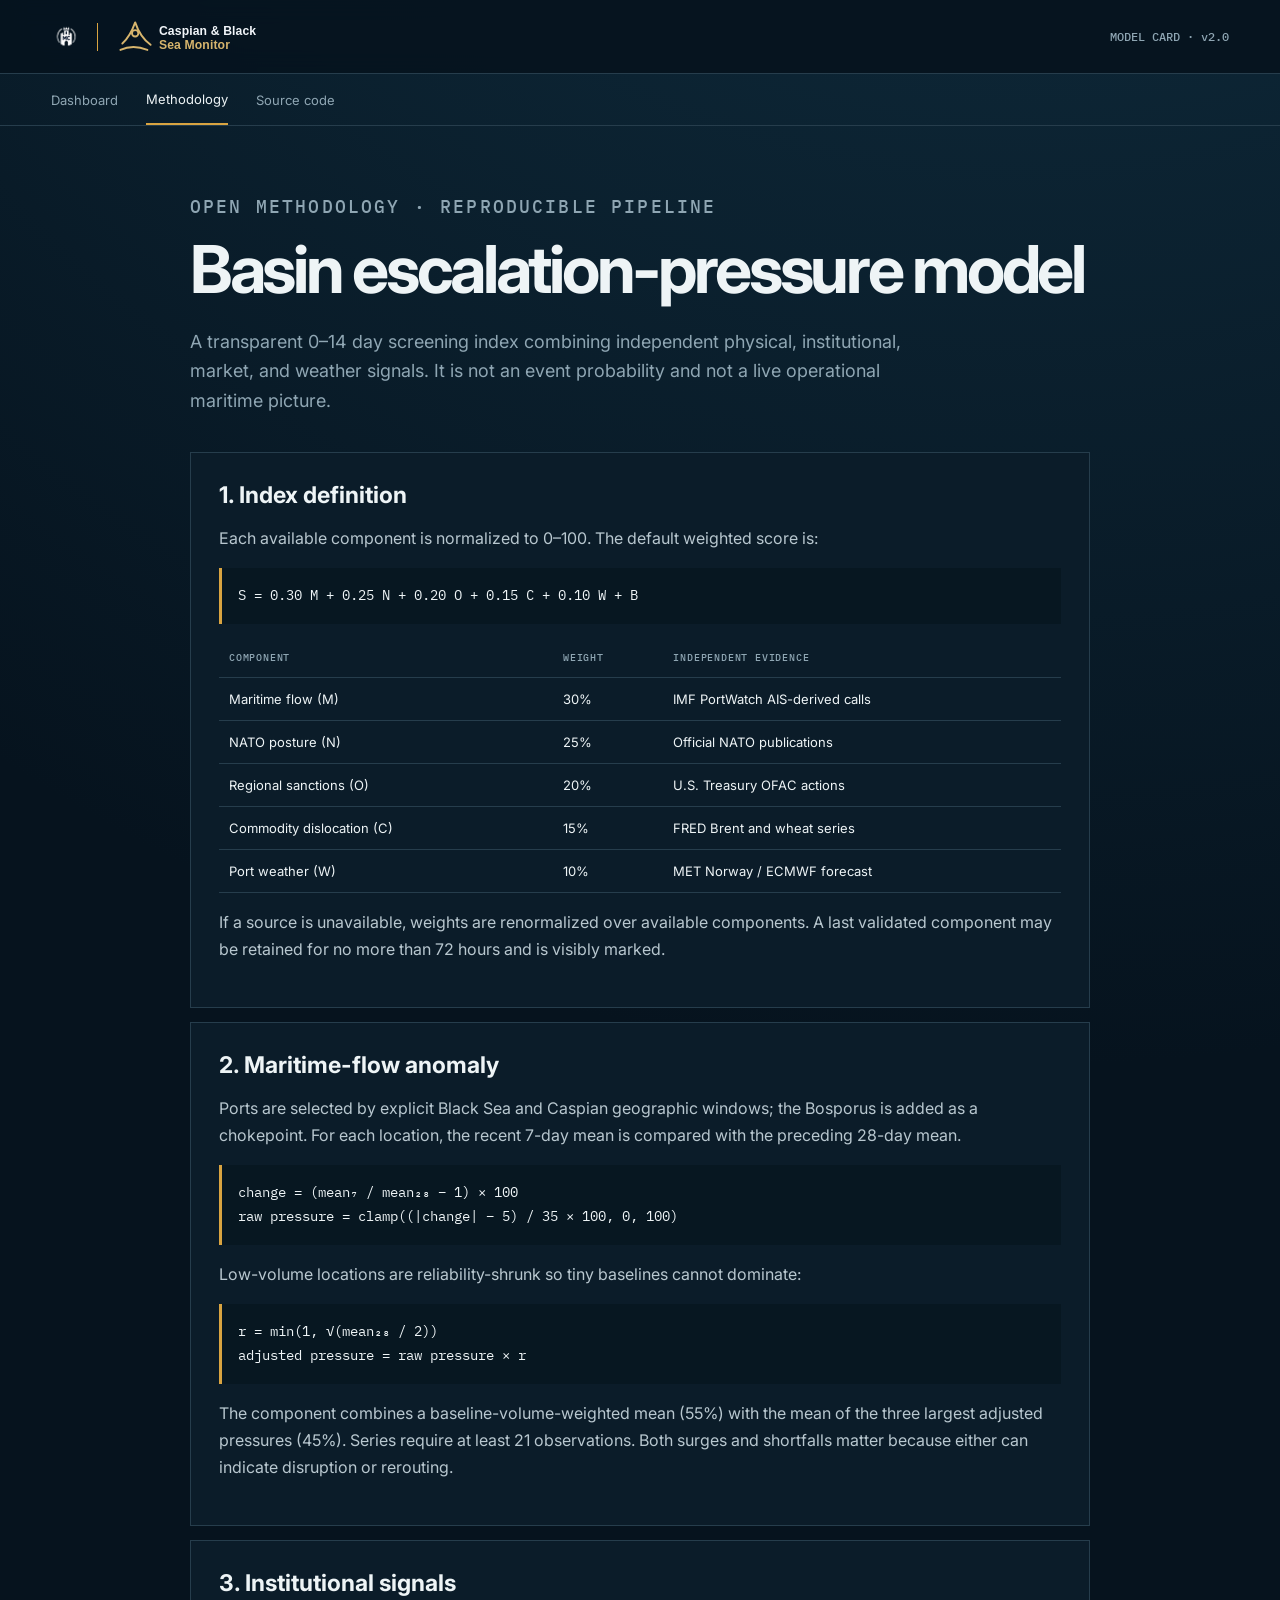
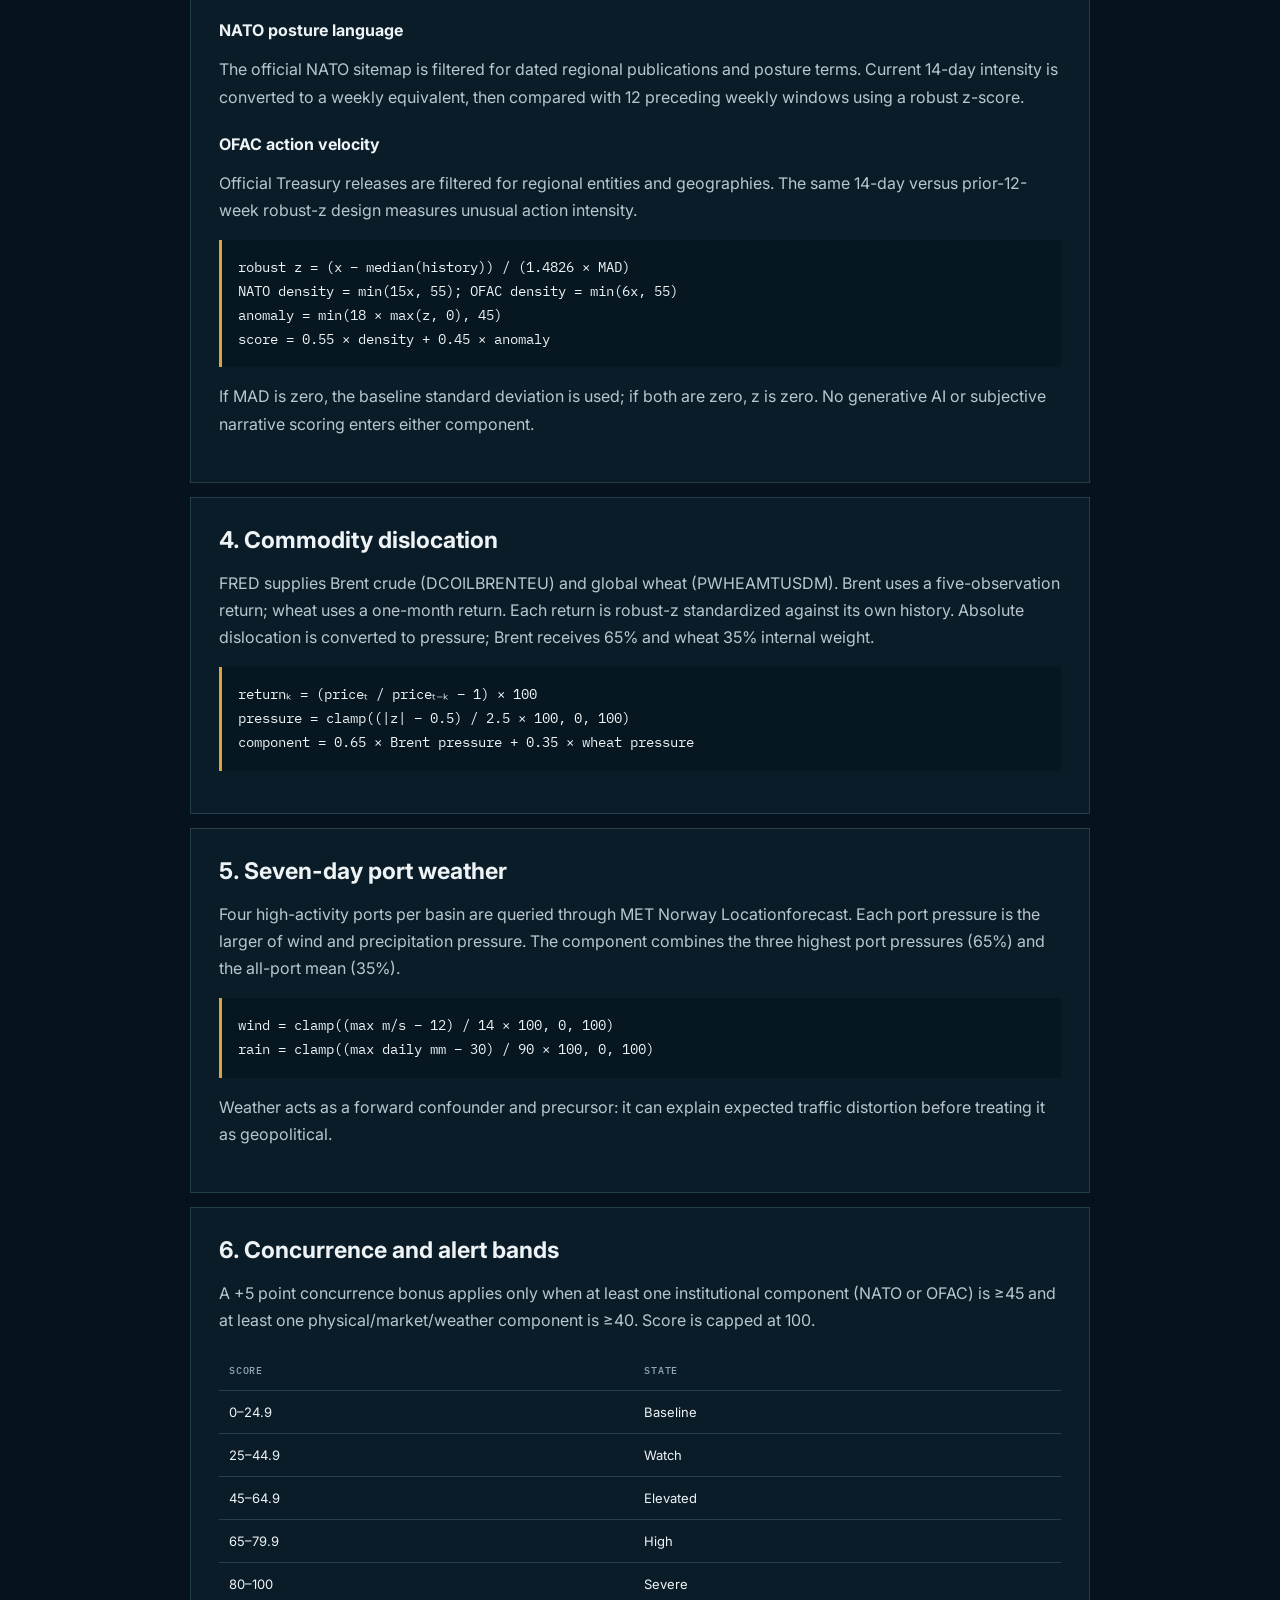
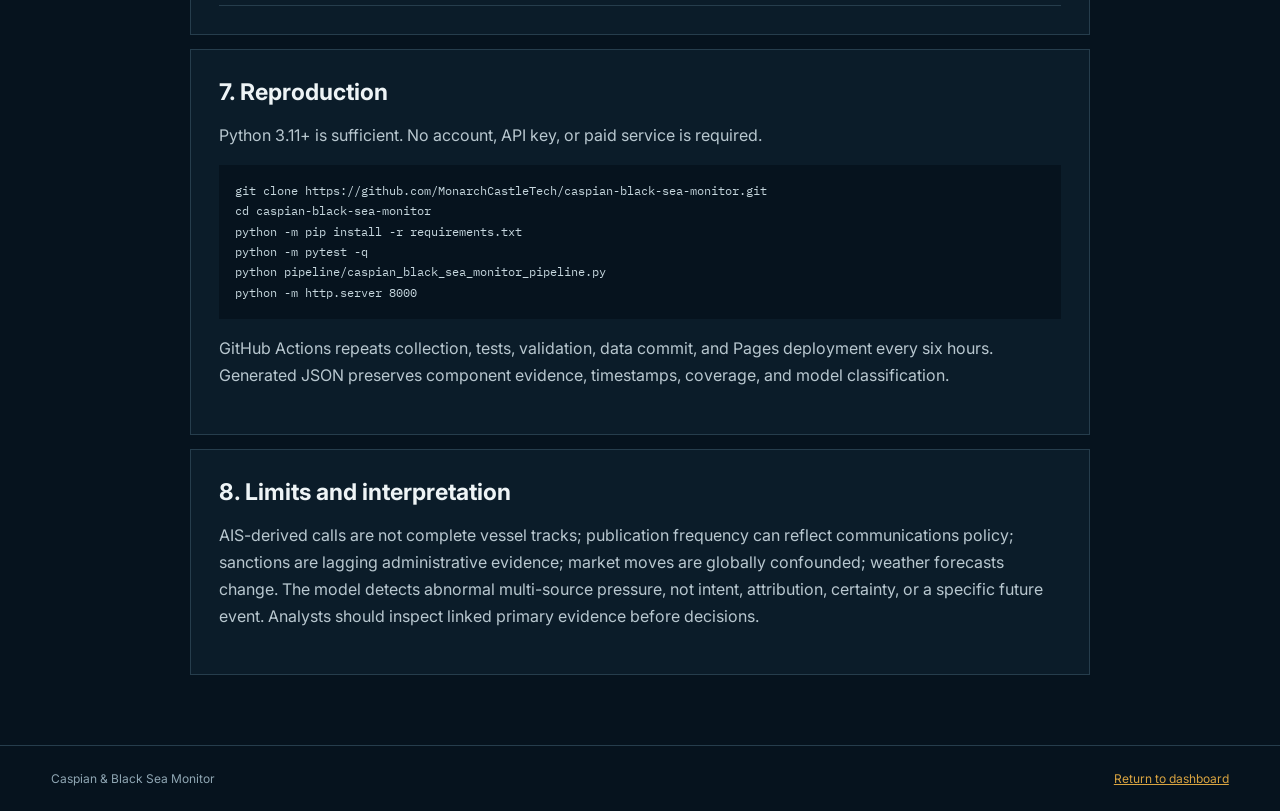
==== methodology/index.html @ 7300302f "feat: add autonomous basin escalation early warning" ====
<!doctype html><html lang="en"><head><meta charset="utf-8"><meta name="viewport" content="width=device-width,initial-scale=1"><title>Methodology — Caspian &amp; Black Sea Monitor</title><meta name="description" content="Reproducible methodology for the autonomous Caspian and Black Sea escalation-pressure index."><meta name="theme-color" content="#06131e"><link rel="icon" href="../assets/product-logo.svg" type="image/svg+xml"><link rel="stylesheet" href="../assets/style.css"></head><body>
<header class="site-header"><a class="brand" href="../"><img class="mct-mark" src="../assets/mct-mark.png" alt="Monarch Castle Technologies"><span class="brand-rule"></span><img class="product-logo" src="../assets/product-logo.svg" alt="Caspian and Black Sea Monitor"></a><div class="live-meta">MODEL CARD · v2.0</div></header>
<nav class="site-nav"><a href="../">Dashboard</a><a class="active" href="./">Methodology</a><a href="https://github.com/MonarchCastleTech/caspian-black-sea-monitor">Source code</a></nav>
<main class="method-main"><header class="method-hero"><p class="eyebrow">Open methodology · reproducible pipeline</p><h1>Basin escalation-pressure model</h1><p>A transparent 0–14 day screening index combining independent physical, institutional, market, and weather signals. It is not an event probability and not a live operational maritime picture.</p></header>
<section class="method-section"><h2>1. Index definition</h2><p>Each available component is normalized to 0–100. The default weighted score is:</p><p class="formula">S = 0.30 M + 0.25 N + 0.20 O + 0.15 C + 0.10 W + B</p><table class="weight-table"><thead><tr><th>Component</th><th>Weight</th><th>Independent evidence</th></tr></thead><tbody><tr><td>Maritime flow (M)</td><td>30%</td><td>IMF PortWatch AIS-derived calls</td></tr><tr><td>NATO posture (N)</td><td>25%</td><td>Official NATO publications</td></tr><tr><td>Regional sanctions (O)</td><td>20%</td><td>U.S. Treasury OFAC actions</td></tr><tr><td>Commodity dislocation (C)</td><td>15%</td><td>FRED Brent and wheat series</td></tr><tr><td>Port weather (W)</td><td>10%</td><td>MET Norway / ECMWF forecast</td></tr></tbody></table><p>If a source is unavailable, weights are renormalized over available components. A last validated component may be retained for no more than 72 hours and is visibly marked.</p></section>
<section class="method-section"><h2>2. Maritime-flow anomaly</h2><p>Ports are selected by explicit Black Sea and Caspian geographic windows; the Bosporus is added as a chokepoint. For each location, the recent 7-day mean is compared with the preceding 28-day mean.</p><p class="formula">change = (mean₇ / mean₂₈ − 1) × 100<br>raw pressure = clamp((|change| − 5) / 35 × 100, 0, 100)</p><p>Low-volume locations are reliability-shrunk so tiny baselines cannot dominate:</p><p class="formula">r = min(1, √(mean₂₈ / 2))<br>adjusted pressure = raw pressure × r</p><p>The component combines a baseline-volume-weighted mean (55%) with the mean of the three largest adjusted pressures (45%). Series require at least 21 observations. Both surges and shortfalls matter because either can indicate disruption or rerouting.</p></section>
<section class="method-section"><h2>3. Institutional signals</h2><h3>NATO posture language</h3><p>The official NATO sitemap is filtered for dated regional publications and posture terms. Current 14-day intensity is converted to a weekly equivalent, then compared with 12 preceding weekly windows using a robust z-score.</p><h3>OFAC action velocity</h3><p>Official Treasury releases are filtered for regional entities and geographies. The same 14-day versus prior-12-week robust-z design measures unusual action intensity.</p><p class="formula">robust z = (x − median(history)) / (1.4826 × MAD)<br>NATO density = min(15x, 55); OFAC density = min(6x, 55)<br>anomaly = min(18 × max(z, 0), 45)<br>score = 0.55 × density + 0.45 × anomaly</p><p>If MAD is zero, the baseline standard deviation is used; if both are zero, z is zero. No generative AI or subjective narrative scoring enters either component.</p></section>
<section class="method-section"><h2>4. Commodity dislocation</h2><p>FRED supplies Brent crude (DCOILBRENTEU) and global wheat (PWHEAMTUSDM). Brent uses a five-observation return; wheat uses a one-month return. Each return is robust-z standardized against its own history. Absolute dislocation is converted to pressure; Brent receives 65% and wheat 35% internal weight.</p><p class="formula">returnₖ = (priceₜ / priceₜ₋ₖ − 1) × 100<br>pressure = clamp((|z| − 0.5) / 2.5 × 100, 0, 100)<br>component = 0.65 × Brent pressure + 0.35 × wheat pressure</p></section>
<section class="method-section"><h2>5. Seven-day port weather</h2><p>Four high-activity ports per basin are queried through MET Norway Locationforecast. Each port pressure is the larger of wind and precipitation pressure. The component combines the three highest port pressures (65%) and the all-port mean (35%).</p><p class="formula">wind = clamp((max m/s − 12) / 14 × 100, 0, 100)<br>rain = clamp((max daily mm − 30) / 90 × 100, 0, 100)</p><p>Weather acts as a forward confounder and precursor: it can explain expected traffic distortion before treating it as geopolitical.</p></section>
<section class="method-section"><h2>6. Concurrence and alert bands</h2><p>A +5 point concurrence bonus applies only when at least one institutional component (NATO or OFAC) is ≥45 and at least one physical/market/weather component is ≥40. Score is capped at 100.</p><table class="weight-table"><thead><tr><th>Score</th><th>State</th></tr></thead><tbody><tr><td>0–24.9</td><td>Baseline</td></tr><tr><td>25–44.9</td><td>Watch</td></tr><tr><td>45–64.9</td><td>Elevated</td></tr><tr><td>65–79.9</td><td>High</td></tr><tr><td>80–100</td><td>Severe</td></tr></tbody></table></section>
<section class="method-section"><h2>7. Reproduction</h2><p>Python 3.11+ is sufficient. No account, API key, or paid service is required.</p><pre>git clone https://github.com/MonarchCastleTech/caspian-black-sea-monitor.git
cd caspian-black-sea-monitor
python -m pip install -r requirements.txt
python -m pytest -q
python pipeline/caspian_black_sea_monitor_pipeline.py
python -m http.server 8000</pre><p>GitHub Actions repeats collection, tests, validation, data commit, and Pages deployment every six hours. Generated JSON preserves component evidence, timestamps, coverage, and model classification.</p></section>
<section class="method-section"><h2>8. Limits and interpretation</h2><p>AIS-derived calls are not complete vessel tracks; publication frequency can reflect communications policy; sanctions are lagging administrative evidence; market moves are globally confounded; weather forecasts change. The model detects abnormal multi-source pressure, not intent, attribution, certainty, or a specific future event. Analysts should inspect linked primary evidence before decisions.</p></section></main><footer><span>Caspian &amp; Black Sea Monitor</span><span><a href="../">Return to dashboard</a></span></footer></body></html>
---- assets/style.css ----
@import url('https://fonts.googleapis.com/css2?family=IBM+Plex+Mono:wght@400;500;600&family=Inter:wght@400;500;600;700&display=swap');
:root{--bg:#06131e;--surface:#0b1c29;--surface2:#102635;--line:#263d4c;--text:#eef4f6;--muted:#8fa6b3;--gold:#d9a441;--cyan:#55c4d6;--green:#39c28f;--amber:#efab3a;--red:#ee6363;--accent:var(--amber);font-family:Inter,system-ui,sans-serif;color-scheme:dark}
*{box-sizing:border-box}html{scroll-behavior:smooth}body{margin:0;background:radial-gradient(circle at 80% -20%,#123447 0,transparent 38%),var(--bg);color:var(--text);min-width:0}body[data-status="normal"]{--accent:var(--green)}body[data-status="watch"]{--accent:var(--amber)}body[data-status="elevated"]{--accent:#f1843c}body[data-status="severe"],body[data-status="critical"]{--accent:var(--red)}a{color:inherit}.skip-link{position:fixed;left:1rem;top:-5rem;background:var(--text);color:var(--bg);padding:.7rem 1rem;z-index:20}.skip-link:focus{top:1rem}.site-header{height:74px;display:flex;align-items:center;justify-content:space-between;padding:0 clamp(1rem,4vw,4.5rem);border-bottom:1px solid var(--line);background:#06131ee8;backdrop-filter:blur(12px);position:relative;z-index:2}.brand{display:flex;align-items:center;gap:16px;text-decoration:none;min-width:0}.mct-mark{width:30px;height:30px;object-fit:contain}.brand-rule{height:28px;width:1px;background:var(--gold)}.product-logo{height:41px;width:auto;max-width:min(340px,55vw)}.live-meta{display:flex;align-items:center;gap:18px;color:var(--muted);font:500 12px 'IBM Plex Mono',monospace}.live-pill{display:flex;align-items:center;gap:8px;color:var(--text)}.live-pill i{width:8px;height:8px;border-radius:50%;background:var(--green);box-shadow:0 0 12px var(--green)}.site-nav{display:flex;gap:28px;padding:0 clamp(1rem,4vw,4.5rem);height:52px;align-items:center;border-bottom:1px solid var(--line);overflow-x:auto;white-space:nowrap}.site-nav a{height:100%;display:flex;align-items:center;text-decoration:none;color:var(--muted);font-size:13px}.site-nav a:hover,.site-nav .active{color:var(--text);border-bottom:2px solid var(--gold)}main{width:min(1380px,calc(100% - 2rem));margin:28px auto 70px}.status-strip{padding:13px 16px;border:1px solid #25506a;border-left:3px solid var(--cyan);background:#0a2633;color:#b9d7df;font-size:13px;margin-bottom:16px}.warning-panel{display:grid;grid-template-columns:220px 1fr;gap:34px;align-items:center;padding:36px;background:linear-gradient(120deg,#102636,#0a1b28 65%);border:1px solid var(--line);position:relative;overflow:hidden}.warning-panel:after{content:"";position:absolute;width:330px;height:330px;border:1px solid #ffffff0a;border-radius:50%;right:-120px;top:-180px}.score-block{text-align:center}.score-ring{--score:0deg;width:165px;height:165px;margin:auto;border-radius:50%;background:conic-gradient(var(--accent) var(--score),#1d3442 0);display:grid;place-items:center;position:relative}.score-ring:before{content:"";position:absolute;inset:10px;border-radius:50%;background:var(--surface)}.score-ring div{position:relative}.score-ring strong{font:600 43px 'IBM Plex Mono',monospace}.score-ring span{color:var(--muted);font:13px 'IBM Plex Mono',monospace}.score-caption{margin-top:12px;color:var(--muted);font-size:12px;text-transform:uppercase;letter-spacing:.12em}.eyebrow{margin:0 0 7px;color:var(--gold);font:500 11px 'IBM Plex Mono',monospace;text-transform:uppercase;letter-spacing:.12em}.warning-heading{display:flex;align-items:center;gap:14px;flex-wrap:wrap}.warning-heading h1{margin:0;font-size:clamp(27px,4vw,48px);letter-spacing:-.04em}.state-badge{border:1px solid var(--accent);color:var(--accent);font:600 12px 'IBM Plex Mono',monospace;padding:5px 8px}.headline{font-size:18px;margin:18px 0 8px}.interpretation{color:var(--muted);line-height:1.65;max-width:850px;margin:0}.warning-meta{display:flex;gap:26px;margin-top:24px;color:var(--muted);font-size:12px}.warning-meta b{color:var(--text);font-family:'IBM Plex Mono',monospace}.component-grid{display:grid;grid-template-columns:repeat(5,minmax(0,1fr));gap:12px;margin:16px 0 28px}.component-card,.panel{background:var(--surface);border:1px solid var(--line)}.component-card{padding:18px;min-width:0}.component-top{display:flex;justify-content:space-between;gap:8px;color:var(--muted);font-size:12px}.component-top b{color:var(--gold);font:600 11px 'IBM Plex Mono',monospace}.component-card>strong{display:block;font:600 28px 'IBM Plex Mono',monospace;margin:14px 0 10px}.component-card small{display:block;color:var(--muted);line-height:1.4;margin-top:9px}.meter{height:4px;background:#07121a}.meter i{height:100%;display:block;background:var(--accent)}.section-panel{margin:0 0 16px}.panel{padding:24px;min-width:0}.panel-header{display:flex;align-items:flex-start;justify-content:space-between;gap:16px;margin-bottom:20px}.panel-header h2{font-size:19px;margin:0}.panel-note{color:var(--muted);font:11px 'IBM Plex Mono',monospace}.table-wrap{overflow-x:auto}table{width:100%;border-collapse:collapse;min-width:700px}th,td{text-align:left;border-bottom:1px solid var(--line);padding:13px 10px;font-size:13px}th{color:var(--muted);font:500 10px 'IBM Plex Mono',monospace;text-transform:uppercase;letter-spacing:.08em}td small{display:block;color:var(--muted);margin-top:4px}.direction{display:inline-block;border:1px solid var(--line);padding:4px 7px;color:var(--muted);font:11px 'IBM Plex Mono',monospace}.direction.surge,.positive{color:var(--amber)}.direction.shortfall,.negative{color:var(--cyan)}.inline-score{display:flex;align-items:center;gap:10px;font-family:'IBM Plex Mono',monospace}.inline-score i{width:80px;height:4px;background:#07121a}.inline-score em{height:100%;display:block;background:var(--accent)}.content-grid{display:grid;grid-template-columns:1fr 1fr;gap:16px;margin:0 0 16px}.signal-list{display:grid;gap:9px}.signal{display:block;padding:13px;background:var(--surface2);border-left:2px solid var(--cyan);text-decoration:none}.signal:hover{background:#163041}.signal div{display:flex;justify-content:space-between;gap:10px;color:var(--muted);font:10px 'IBM Plex Mono',monospace}.signal em{font-style:normal;color:var(--gold)}.signal b{display:block;font-size:13px;line-height:1.45;margin-top:7px}.market-grid{display:grid;grid-template-columns:1fr 1fr;gap:10px}.market-card{padding:16px;background:var(--surface2);text-decoration:none;display:grid;gap:10px}.market-card div{display:flex;justify-content:space-between;gap:10px}.market-card small{color:var(--muted)}.market-card strong{font:600 25px 'IBM Plex Mono',monospace}.market-card span,.market-card em{font:11px 'IBM Plex Mono',monospace}.market-card em{color:var(--muted);font-style:normal}.weather-grid{display:grid;grid-template-columns:repeat(2,1fr);gap:9px}.weather-card{padding:13px;background:var(--surface2)}.weather-card>div:first-child{display:flex;justify-content:space-between}.weather-card small{color:var(--muted)}.weather-values{display:flex;gap:18px;margin:13px 0}.weather-values span{font:11px 'IBM Plex Mono',monospace}.weather-values b{font-size:17px}.weather-values small{display:block}.weather-card em{font:10px 'IBM Plex Mono',monospace;color:var(--gold);font-style:normal}.chart{min-height:210px}.chart svg{width:100%;height:230px;overflow:visible}.gridline{stroke:#27404f;stroke-dasharray:4 6}.history-line{stroke:var(--cyan);stroke-width:3;fill:none}.history-point{fill:var(--bg);stroke:var(--gold);stroke-width:3}.source-grid{display:grid;grid-template-columns:repeat(5,1fr);gap:9px}.source-grid a{padding:14px;background:var(--surface2);text-decoration:none;min-width:0}.source-grid b,.source-grid span{display:block}.source-grid b{font-size:12px}.source-grid span{color:var(--muted);font-size:11px;line-height:1.4;margin-top:5px}.text-link{color:var(--gold);font-size:12px;text-decoration:none}.empty{color:var(--muted);padding:20px!important}footer{display:flex;justify-content:space-between;gap:20px;border-top:1px solid var(--line);padding:25px clamp(1rem,4vw,4.5rem);color:var(--muted);font-size:12px}footer a{color:var(--gold)}
.method-main{width:min(900px,calc(100% - 2rem))}.method-hero{padding:38px 0 18px}.method-hero h1{font-size:clamp(35px,7vw,66px);margin:0;letter-spacing:-.05em}.method-hero p{font-size:18px;color:var(--muted);line-height:1.65;max-width:760px}.method-section{padding:28px;margin-bottom:14px;background:var(--surface);border:1px solid var(--line)}.method-section h2{margin:0 0 16px;font-size:23px}.method-section h3{margin:23px 0 8px;font-size:16px}.method-section p,.method-section li{color:#b8c7cf;line-height:1.7}.method-section code{font-family:'IBM Plex Mono',monospace;color:#f6ca73;background:#06131e;padding:2px 5px}.formula{padding:16px;border-left:3px solid var(--gold);background:#071721;color:var(--text)!important;font:14px/1.7 'IBM Plex Mono',monospace;overflow-x:auto}.weight-table{min-width:0}.method-section pre{overflow-x:auto;background:#06131e;padding:16px;color:#c6d7de;font:12px/1.7 'IBM Plex Mono',monospace}
@media(max-width:900px){.component-grid{grid-template-columns:repeat(2,1fr)}.component-card:last-child{grid-column:span 2}.content-grid{grid-template-columns:1fr}.source-grid{grid-template-columns:repeat(2,1fr)}.live-meta>span:last-child{display:none}}
@media(max-width:620px){.site-header{height:64px;padding:0 1rem}.mct-mark{width:25px;height:25px}.brand-rule{height:24px}.product-logo{height:34px;max-width:58vw}.site-nav{padding:0 1rem;gap:21px}.warning-panel{grid-template-columns:1fr;padding:24px}.score-ring{width:135px;height:135px}.score-ring strong{font-size:35px}.warning-copy{text-align:center}.warning-heading,.warning-meta{justify-content:center}.warning-meta{gap:15px;flex-wrap:wrap}.component-grid{grid-template-columns:1fr}.component-card:last-child{grid-column:auto}.panel{padding:18px}.market-grid,.weather-grid,.source-grid{grid-template-columns:1fr}.panel-header{align-items:flex-start}.signal div{display:block}.signal em{display:block;margin-top:4px}.inline-score i{width:55px}footer{display:block;line-height:1.8}}
body[data-status="baseline"]{--accent:var(--green)}
@media(prefers-reduced-motion:reduce){html{scroll-behavior:auto}}
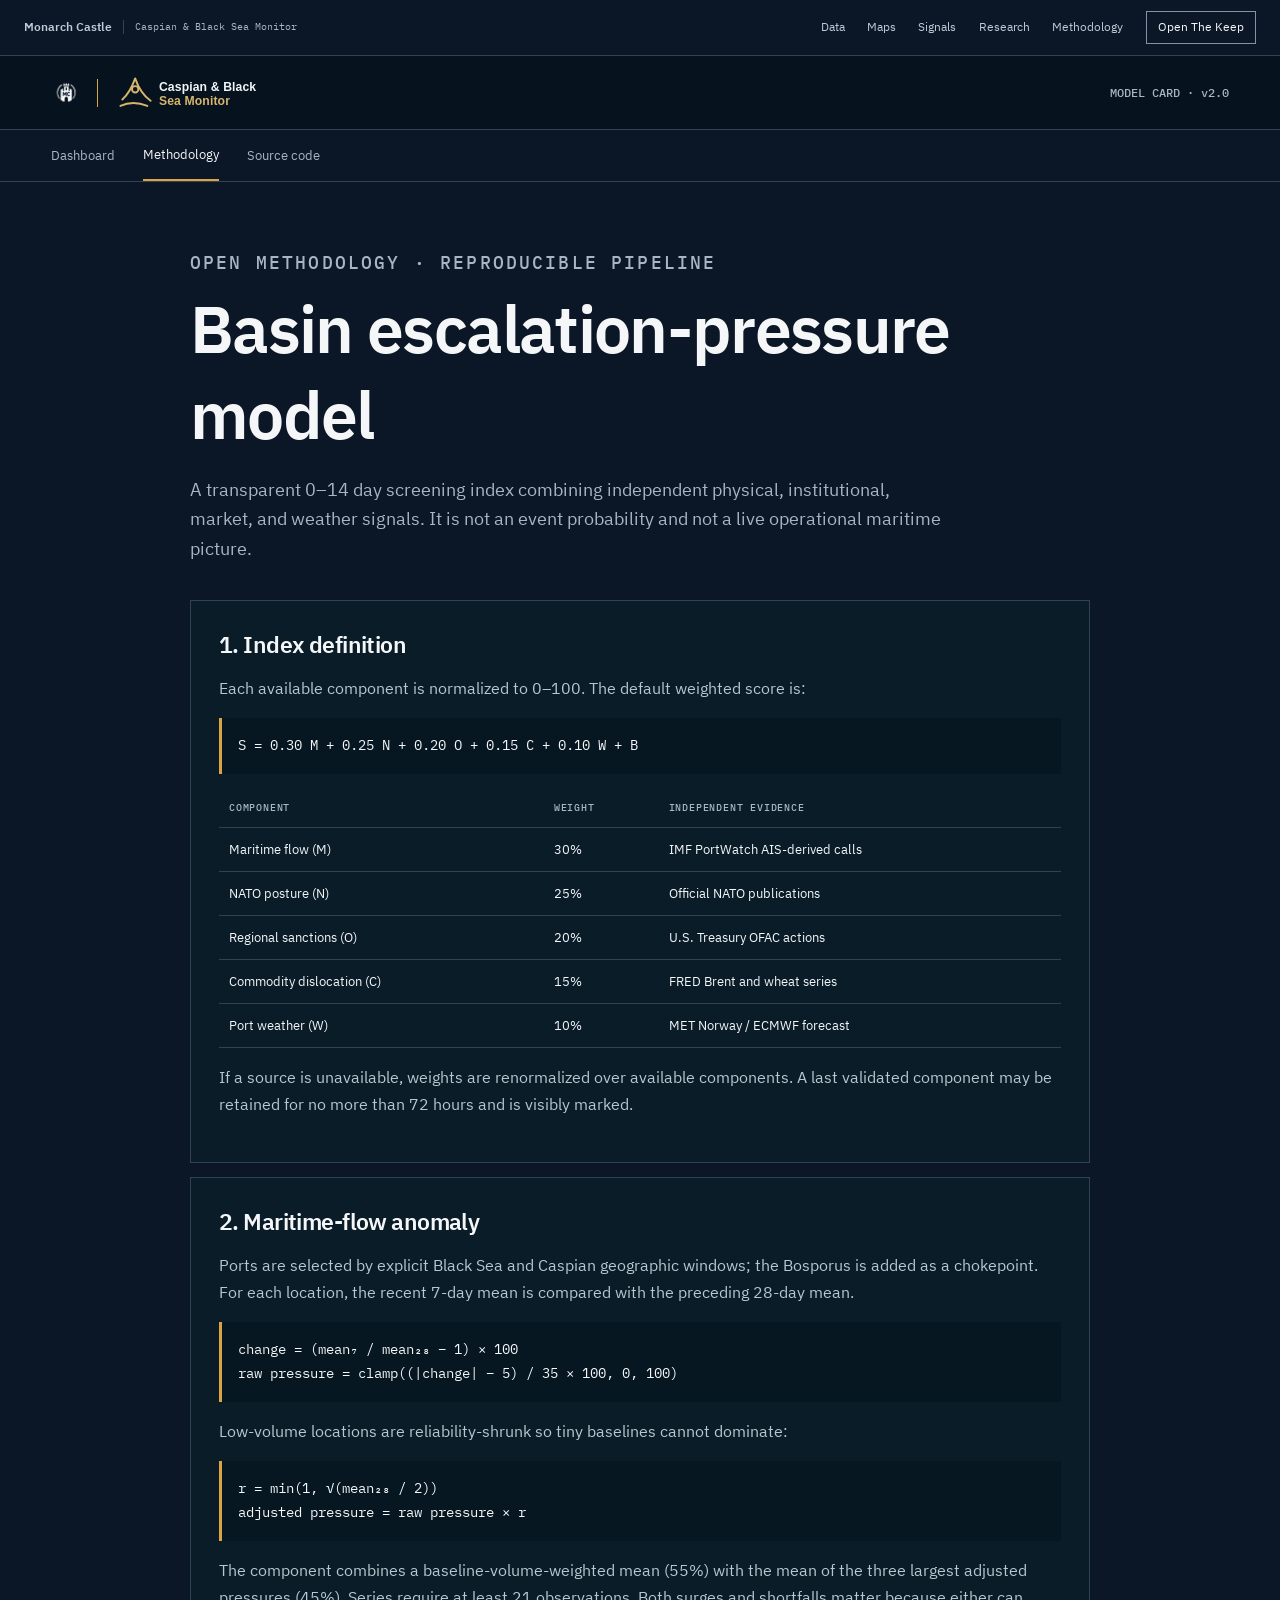
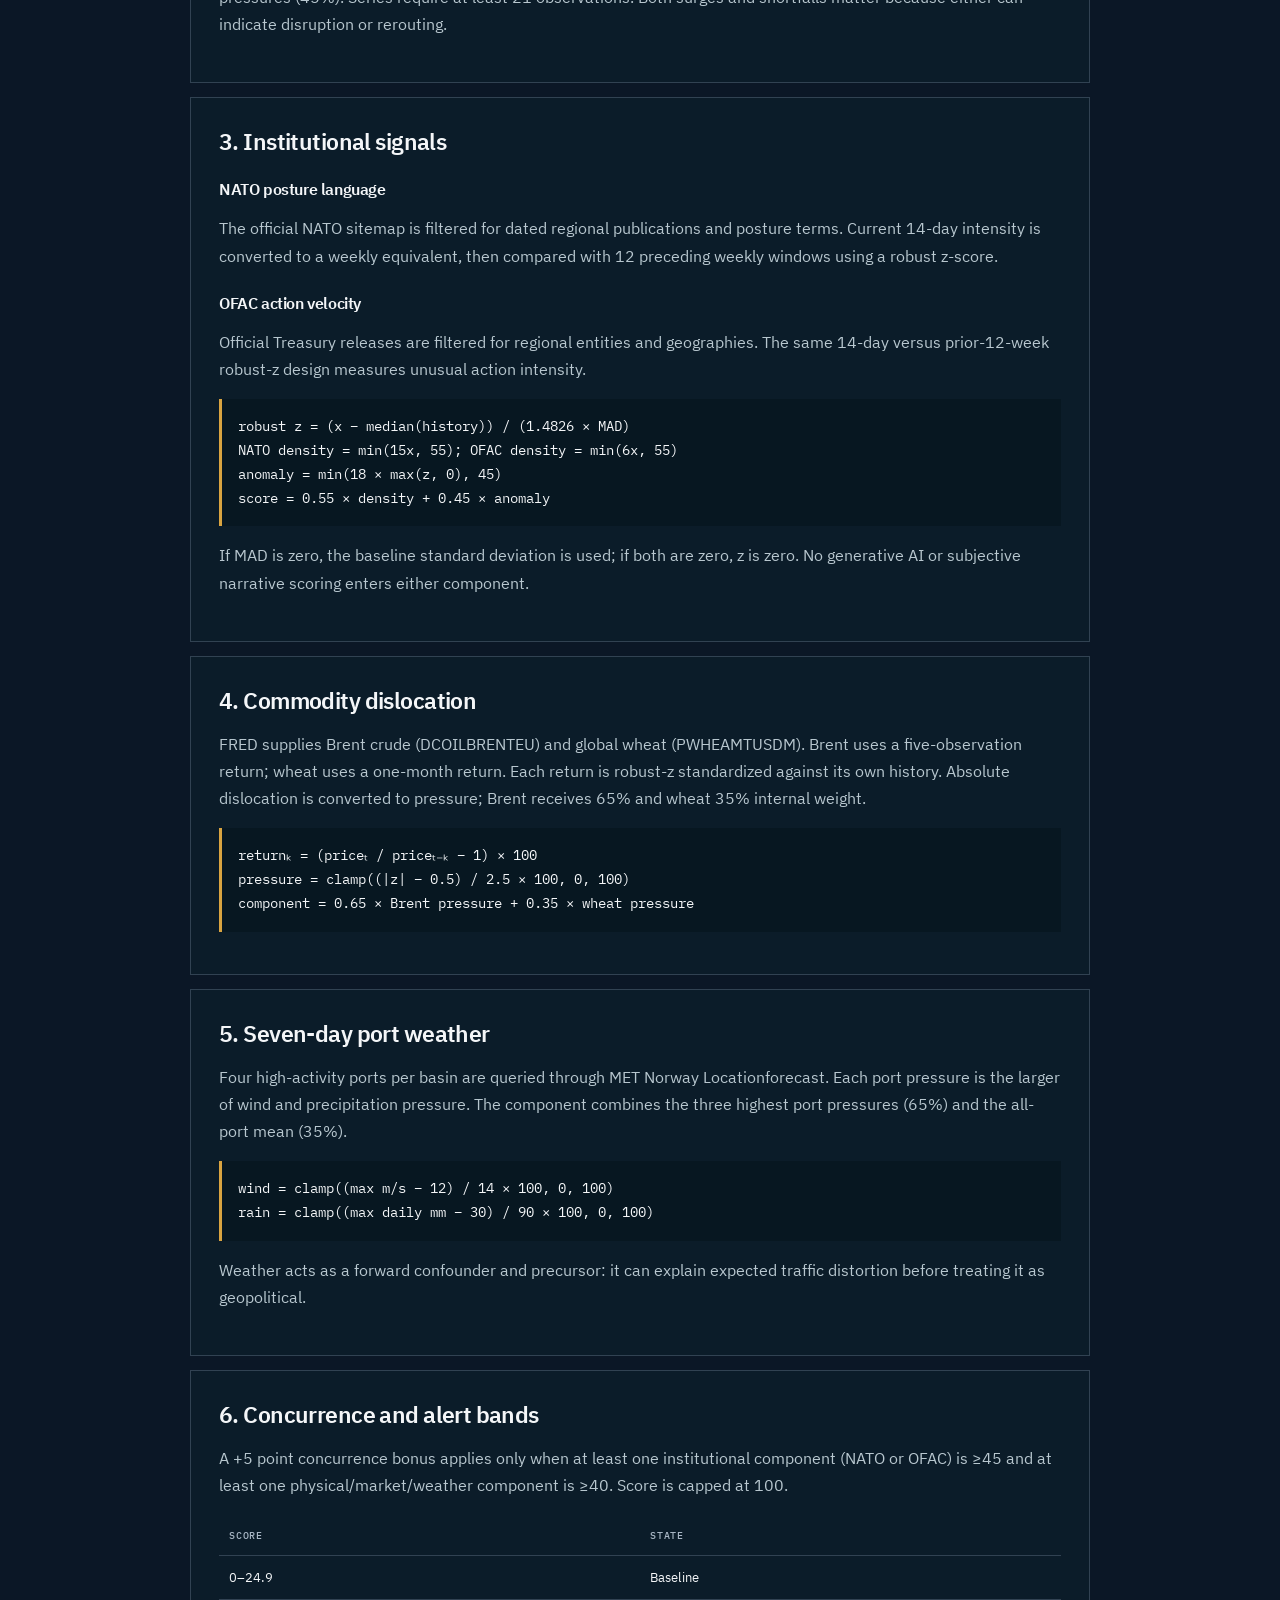
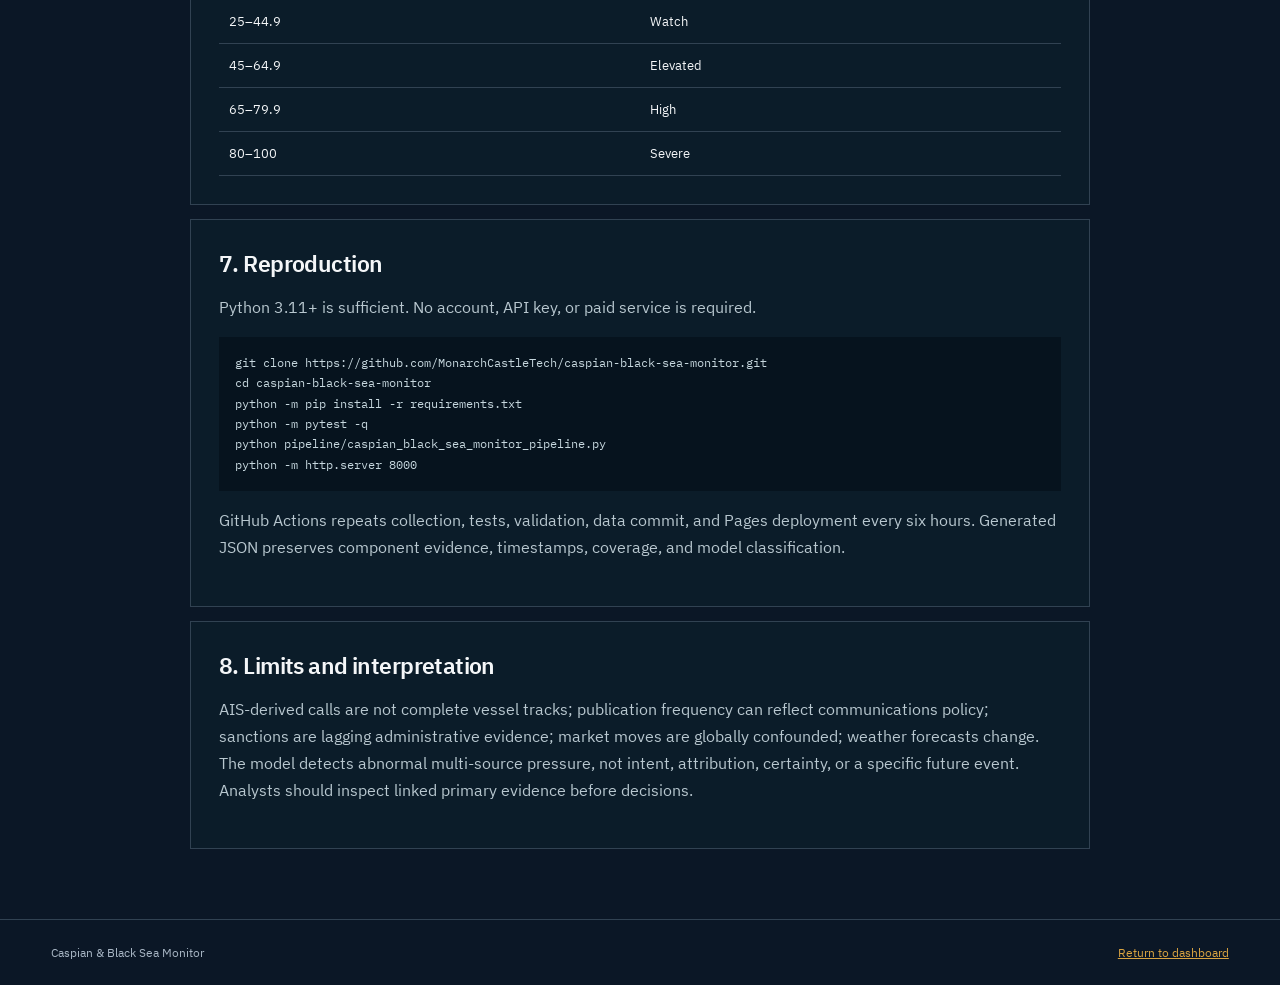
==== commit 62d2dc7b: "Adopt Monarch Castle public design 2026.10" ====
--- a/methodology/index.html
+++ b/methodology/index.html
@@ -1,4 +1,6 @@
-<!doctype html><html lang="en"><head><meta charset="utf-8"><meta name="viewport" content="width=device-width,initial-scale=1"><title>Methodology — Caspian &amp; Black Sea Monitor</title><meta name="description" content="Reproducible methodology for the autonomous Caspian and Black Sea escalation-pressure index."><meta name="theme-color" content="#06131e"><link rel="icon" href="../assets/product-logo.svg" type="image/svg+xml"><link rel="stylesheet" href="../assets/style.css"></head><body>
+<!doctype html><html lang="en"><head><meta charset="utf-8"><meta name="viewport" content="width=device-width,initial-scale=1"><title>Methodology — Caspian &amp; Black Sea Monitor</title><meta name="description" content="Reproducible methodology for the autonomous Caspian and Black Sea escalation-pressure index."><meta name="theme-color" content="#06131e"><link rel="icon" href="../assets/product-logo.svg" type="image/svg+xml"><link rel="stylesheet" href="../assets/style.css"><link rel="stylesheet" href="../assets/monarch/design.css">
+</head><body class="monarch-product" data-monarch-product="caspian-black-sea-monitor">
+<header class="monarch-shell"><a class="monarch-shell-brand" href="https://monarchcastle.com/">Monarch Castle<span class="monarch-shell-product">Caspian &amp; Black Sea Monitor</span></a><nav aria-label="Monarch Castle collection"><a href="https://monarchcastle.com/datasets/">Data</a><a href="https://monarchcastle.com/products/">Maps</a><a href="https://monarchcastle.com/insights/">Signals</a><a href="https://monarchcastle.com/developers/">Research</a><a href="https://monarchcastle.com/methodology/">Methodology</a><a class="monarch-shell-keep" href="https://monarchcastle.com/platform/">Open The Keep</a></nav><details><summary>Collection</summary><nav aria-label="Monarch Castle collection"><a href="https://monarchcastle.com/datasets/">Data</a><a href="https://monarchcastle.com/products/">Maps</a><a href="https://monarchcastle.com/insights/">Signals</a><a href="https://monarchcastle.com/developers/">Research</a><a href="https://monarchcastle.com/methodology/">Methodology</a><a class="monarch-shell-keep" href="https://monarchcastle.com/platform/">Open The Keep</a></nav></details></header>
 <header class="site-header"><a class="brand" href="../"><img class="mct-mark" src="../assets/mct-mark.png" alt="Monarch Castle Technologies"><span class="brand-rule"></span><img class="product-logo" src="../assets/product-logo.svg" alt="Caspian and Black Sea Monitor"></a><div class="live-meta">MODEL CARD · v2.0</div></header>
 <nav class="site-nav"><a href="../">Dashboard</a><a class="active" href="./">Methodology</a><a href="https://github.com/MonarchCastleTech/caspian-black-sea-monitor">Source code</a></nav>
 <main class="method-main"><header class="method-hero"><p class="eyebrow">Open methodology · reproducible pipeline</p><h1>Basin escalation-pressure model</h1><p>A transparent 0–14 day screening index combining independent physical, institutional, market, and weather signals. It is not an event probability and not a live operational maritime picture.</p></header>
--- a/assets/monarch/design.css
+++ b/assets/monarch/design.css
@@ -0,0 +1,38 @@
+/* Monarch Castle public product design, version 2026.10. Source: main site. */
+@font-face{font-family:"IBM Plex Sans";src:url("./fonts/IBMPlexSans-Regular.woff2") format("woff2");font-weight:400;font-display:swap}
+@font-face{font-family:"IBM Plex Sans";src:url("./fonts/IBMPlexSans-SemiBold.woff2") format("woff2");font-weight:600 800;font-display:swap}
+@font-face{font-family:"IBM Plex Mono";src:url("./fonts/IBMPlexMono-Regular.woff2") format("woff2");font-weight:400;font-display:swap}
+:root{--monarch-shell-height:3.5rem;--monarch-navy:#0B1726;--monarch-paper:#F4F6F8;--monarch-steel:#315E7C;--monarch-bronze:#9B8357}
+body.monarch-product{
+ --bg:#0B1726;--bg-primary:#0B1726;--bg-secondary:#122232;--bg-panel:#122232;--bg-panel-soft:#162A3B;--bg-card:#122232;--bg-hover:#1D3345;--bg-map:#0B1726;--ocean:#0B1726;--bg-deep:#080F18;--panel:#122232;--panel-2:#162A3B;--panel-soft:#162A3B;--panel-raised:#162A3B;--card:#122232;--elev:#122232;
+ --border:#314252;--border-2:#4D6376;--border-soft:#243746;--border-strong:#4D6376;--line:#314252;
+ --text:#F4F6F8;--text-primary:#F4F6F8;--text-secondary:#BECBD5;--text-2:#A8B6C4;--text-3:#8498AA;--text-muted:#A8B6C4;--text-faint:#8498AA;--muted:#A8B6C4;--faint:#8498AA;
+ --accent:#A2C4D5;--accent-hover:#D6E4ED;--accent-soft:rgba(162,196,213,.12);--signal:#A2C4D5;--signal-strong:#D6E4ED;
+ --sans:"IBM Plex Sans",Arial,sans-serif;--serif:var(--sans);--mono:"IBM Plex Mono",monospace;--font-sans:var(--sans);--font-serif:var(--sans);--font-heading:var(--sans);--font-body:var(--sans);--font-mono:var(--mono);
+ font-family:var(--sans);background:var(--bg);font-variant-numeric:tabular-nums;
+}
+.monarch-product h1,.monarch-product h2,.monarch-product h3,.monarch-product h4{font-family:"IBM Plex Sans",Arial,sans-serif!important;letter-spacing:-.025em}
+.monarch-product .topbar,.monarch-product .header,.monarch-product .site-nav{background:#0B1726;border-color:#314252}
+.monarch-product :focus-visible{outline:3px solid #B99558;outline-offset:3px}
+.monarch-shell{box-sizing:border-box!important;height:var(--monarch-shell-height)!important;min-height:var(--monarch-shell-height)!important;width:100%!important;display:flex!important;align-items:center!important;justify-content:space-between!important;gap:1.5rem!important;padding:0 1.5rem!important;background:#0B1726!important;border:0!important;border-bottom:1px solid #314252!important;color:#F4F6F8!important;position:relative;z-index:150;font:400 12px/1.4 "IBM Plex Sans",Arial,sans-serif!important;flex-shrink:0}
+.monarch-shell *{box-sizing:border-box}
+.monarch-shell-brand{display:flex!important;align-items:center!important;gap:.7rem!important;color:#F4F6F8!important;text-decoration:none!important;white-space:nowrap!important;font-weight:600!important;font-size:13px!important}
+.monarch-shell-product{font:400 10px/1.4 "IBM Plex Mono",monospace!important;letter-spacing:0!important;text-transform:none!important;color:#A8B6C4!important;border-left:1px solid #314252!important;padding-left:.7rem!important;max-width:21rem;overflow:hidden;text-overflow:ellipsis}
+.monarch-shell nav{display:flex!important;align-items:center!important;gap:1.4rem!important;position:static!important;width:auto!important;background:transparent!important;margin:0!important;padding:0!important;border:0!important}
+.monarch-shell a{color:#BECBD5!important;text-decoration:none!important;white-space:nowrap!important;font-size:12px!important;line-height:1.4!important;letter-spacing:0!important;text-transform:none!important}
+.monarch-shell a:hover{text-decoration:underline!important;color:#FFF!important}
+.monarch-shell .monarch-shell-keep{padding:.45rem .7rem!important;border:1px solid #8293A3!important;color:#F4F6F8!important}
+.monarch-shell details{display:none;position:relative}
+.monarch-shell summary{cursor:pointer;padding:.5rem;font-size:12px}
+.monarch-product-surface{position:relative;transform:translateZ(0);height:calc(100dvh - var(--monarch-shell-height));min-height:0;overflow:hidden}
+.monarch-product-surface #root,.monarch-product-surface .esg-app{height:100%;min-height:0}
+.monarch-product-surface .min-h-screen{min-height:100%!important}
+.monarch-product-surface .h-screen,.monarch-product-surface .h-dvh{height:100%!important}
+body[data-monarch-product="nuclear-energy-intelligence"] .site-nav{top:var(--monarch-shell-height)}
+body[data-monarch-product="georisk"]>.monarch-shell{position:fixed;top:0}
+body[data-monarch-product="georisk"] .shell-topbar{top:var(--monarch-shell-height)}
+body[data-monarch-product="georisk"] .shell-sidebar{top:calc(4rem + var(--monarch-shell-height));height:calc(100dvh - 4rem - var(--monarch-shell-height))}
+body[data-monarch-product="georisk"] main.min-h-screen{padding-top:calc(4rem + var(--monarch-shell-height))}
+@media(max-width:900px){.monarch-shell-product{max-width:14rem}.monarch-shell>nav{display:none!important}.monarch-shell details{display:block}.monarch-shell details[open]>nav{position:absolute!important;right:0!important;top:2.3rem!important;display:flex!important;flex-direction:column!important;align-items:stretch!important;gap:1rem!important;width:12rem!important;padding:1.25rem!important;background:#0B1726!important;border:1px solid #314252!important;z-index:200}}
+@media(max-width:480px){.monarch-shell{padding:0 1rem!important;gap:.5rem!important}.monarch-shell-product{display:none}.monarch-shell-brand{font-size:12px!important}}
+@media(prefers-reduced-motion:reduce){.monarch-product *,.monarch-product *::before,.monarch-product *::after{animation:none!important;transition:none!important;scroll-behavior:auto!important}}
